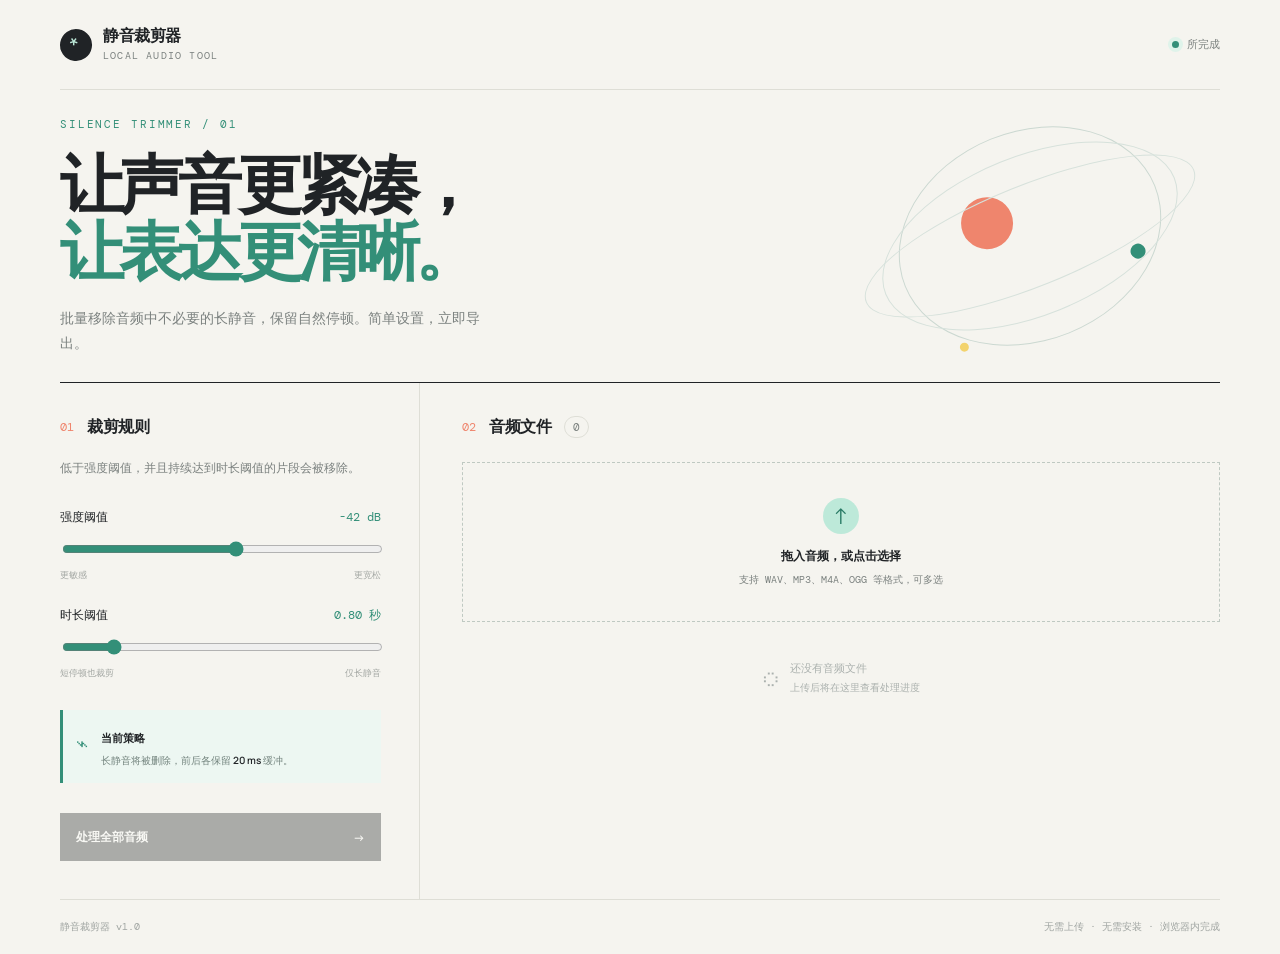
==== index.html @ 185e641d "Add files via upload" ====
<!doctype html>
<html lang="zh-CN">
<head>
  <meta charset="UTF-8">
  <meta name="viewport" content="width=device-width, initial-scale=1.0">
  <title>静音裁剪器</title>
  <link rel="stylesheet" href="../CSS/style.css">
</head>
<body>
  <main class="app-shell">
    <header class="topbar">
      <a class="brand" href=".">
        <span class="brand-mark">*</span>
        <span><strong>静音裁剪器</strong><small>LOCAL AUDIO TOOL</small></span>
      </a>
      <div class="privacy-note"><span class="status-dot"></span>所完成</div>
    </header>

    <!-- h1是大标题，p是n-->
     <!-- class是这个大块的标签，不是类型 ，CSS中的样式设计也是以大块为基本单位-->
    <section class="hero">
      <div>
        <p class="eyebrow">SILENCE TRIMMER / 01</p>
        <h1>让声音更紧凑，<br><em>让表达更清晰。</em></h1>
        <p class="hero-copy">批量移除音频中不必要的长静音，保留自然停顿。简单设置，立即导出。</p>
      </div>
      <div class="hero-orbit" aria-hidden="true"><span></span><i></i><b></b></div>
    </section>
<!-- span标签用来单独包裹一些内容，为这些内容添加样式 -->
    <section class="workspace">
      <div class="controls-panel">
        <div class="section-label"><span>01</span><h2>裁剪规则</h2></div>
        <p class="section-intro">低于强度阈值，并且持续达到时长阈值的片段会被移除。</p>
        <div class="control-group">
          <div class="control-heading"><label for="level">强度阈值</label><output id="levelValue">-42 dB</output></div>
          <input id="level" type="range" min="-80" max="-10" value="-42" step="1">
          <div class="range-hints"><span>更敏感</span><span>更宽松</span></div>
        </div>
        <div class="control-group">
          <div class="control-heading"><label for="duration">时长阈值</label><output id="durationValue">0.80 秒</output></div>
          <input id="duration" type="range" min="0.10" max="5" value="0.80" step="0.05">
          <div class="range-hints"><span>短停顿也裁剪</span><span>仅长静音</span></div>
        </div>
        <div class="rule-card"><span class="rule-icon">⌁</span><div><strong>当前策略</strong><p>长静音将被删除，前后各保留 <b>20 ms</b> 缓冲。</p></div></div>
        <button id="processAll" class="primary-button" type="button" disabled><span>处理全部音频</span><span>→</span></button>
      </div>

      <div class="files-panel">
        <div class="section-label"><span>02</span><h2>音频文件</h2><span id="fileCount" class="count-badge">0</span></div>
        <label id="dropzone" class="dropzone" for="fileInput">
          <input id="fileInput" type="file" accept="audio/*,.wav,.mp3,.m4a,.ogg,.flac" multiple>
          <span class="upload-icon">↑</span>
          <strong>拖入音频，或点击选择</strong>
          <span>支持 WAV、MP3、M4A、OGG 等格式，可多选</span>
        </label>
        <div id="fileList" class="file-list" aria-live="polite"></div>
        <div id="emptyState" class="empty-state"><span>◌</span><p>还没有音频文件<br><small>上传后将在这里查看处理进度</small></p></div>
      </div>
    </section>

    <footer class="footer"><span>静音裁剪器 v1.0</span><span>无需上传 · 无需安装 · 浏览器内完成</span></footer>
  </main>
  <div id="toast" class="toast" role="status"></div>
  <script src="../JavaScript/app.js"></script>
</body>
</html>
---- CSS/style.css ----
@import url('https://fonts.googleapis.com/css2?family=DM+Mono:wght@400;500&family=Manrope:wght@400;500;600;700;800&display=swap');

:root { --ink:#202326; --muted:#7b817f; --paper:#f5f4ef; --panel:#fbfaf6; --line:#deded6; --mint:#bde9d9; --mint-deep:#338f78; --coral:#ef856d; --yellow:#f3d36d; }
* { box-sizing:border-box; }
body { margin:0; background:var(--paper); color:var(--ink); font-family:Manrope, sans-serif; }
body:before { content:""; position:fixed; inset:0; opacity:.17; pointer-events:none; background-image:radial-gradient(#99a9a1 .65px, transparent .65px); background-size:16px 16px; }
.app-shell { width:min(1160px, calc(100% - 48px)); margin:0 auto; position:relative; }
/* 上面决定大块与大块之间的排列方式，下面决定各个小块的自己的风格*/
/* justify-content是主轴方向，align-items是副轴方向 */
.topbar { height:90px; display:flex; align-items:space-between; justify-content:space-between; border-bottom:1px solid var(--line); }
.brand { display:flex; align-items:center; gap:11px; color:var(--ink); text-decoration:none; letter-spacing:-.03em; }
.brand-mark { display:grid; place-items:center; width:32px; height:32px; background:var(--ink); color:var(--mint); border-radius:50%; font-size:22px; transform:rotate(-35deg); }
.brand strong { display:block; font-size:16px; line-height:1.1; }.brand small { display:block; margin-top:4px; color:var(--muted); font:10px 'DM Mono', monospace; letter-spacing:.12em; }
.privacy-note { display:flex; align-items:center; gap:8px; color:var(--muted); font:11px 'DM Mono', monospace; }.status-dot { width:7px; height:7px; background:var(--mint-deep); border-radius:50%; box-shadow:0 0 0 4px #dff3ea; }
.hero { min-height:292px; display:flex; align-items:center; justify-content:space-between; position:relative; overflow:hidden; }.eyebrow { color:var(--mint-deep); font:11px 'DM Mono', monospace; letter-spacing:.17em; margin:0 0 18px; }.hero h1 { font-size:clamp(38px, 5vw, 67px); line-height:1.05; letter-spacing:-.075em; margin:0; font-weight:700; }.hero h1 em { color:var(--mint-deep); font-style:normal; }.hero-copy { max-width:430px; margin:22px 0 0; color:var(--muted); font-size:14px; line-height:1.8; }
.hero-orbit { width:270px; height:210px; position:relative; margin-right:55px; border:1px solid #cbd8d1; border-radius:50%; transform:rotate(-22deg); }.hero-orbit:before,.hero-orbit:after { content:""; position:absolute; inset:24px -22px; border:1px solid #d6e1db; border-radius:50%; }.hero-orbit:after { inset:53px -43px; }.hero-orbit span,.hero-orbit i,.hero-orbit b { position:absolute; display:block; border-radius:50%; }.hero-orbit span { width:52px; height:52px; top:50px; left:73px; background:var(--coral); }.hero-orbit i { width:15px; height:15px; right:32px; bottom:42px; background:var(--mint-deep); }.hero-orbit b { width:9px; height:9px; left:27px; bottom:21px; background:var(--yellow); }
.workspace { display:grid; grid-template-columns:360px 1fr; border-top:1px solid var(--ink); border-bottom:1px solid var(--line); }.controls-panel { padding:32px 38px 38px 0; border-right:1px solid var(--line); }.files-panel { padding:32px 0 38px 42px; min-width:0; }.section-label { display:flex; align-items:center; gap:13px; }.section-label > span:first-child { color:var(--coral); font:12px 'DM Mono', monospace; }.section-label h2 { font-size:16px; margin:0; letter-spacing:-.03em; }.count-badge { margin-left:0; padding:3px 8px; border:1px solid var(--line); border-radius:20px; font:11px 'DM Mono', monospace; color:var(--muted); }.section-intro { color:var(--muted); font-size:12px; line-height:1.7; margin:20px 0 30px; }
.control-group { margin:24px 0; }.control-heading { display:flex; justify-content:space-between; align-items:center; margin-bottom:13px; font-size:12px; }.control-heading output { color:var(--mint-deep); font:12px 'DM Mono', monospace; }.control-group input { width:100%; accent-color:var(--mint-deep); cursor:pointer; }.range-hints { display:flex; justify-content:space-between; margin-top:7px; color:#a2a6a2; font:9px 'DM Mono', monospace; }.rule-card { display:flex; gap:12px; padding:15px 14px; margin:30px 0; background:#edf7f2; border-left:3px solid var(--mint-deep); }.rule-icon { font-size:23px; color:var(--mint-deep); }.rule-card strong { font-size:11px; }.rule-card p { color:#72837d; font-size:10px; line-height:1.6; margin:5px 0 0; }.rule-card b { color:var(--ink); font-weight:600; }.primary-button { display:flex; justify-content:space-between; align-items:center; width:100%; border:0; padding:15px 16px; background:var(--ink); color:#fff; font:600 12px Manrope,sans-serif; cursor:pointer; transition:background .2s, transform .2s; }.primary-button:not(:disabled):hover { background:var(--mint-deep); transform:translateY(-2px); }.primary-button:disabled { opacity:.35; cursor:not-allowed; }
.dropzone { min-height:160px; display:flex; flex-direction:column; justify-content:center; align-items:center; gap:8px; border:1px dashed #bfc9c2; margin-top:24px; cursor:pointer; transition:border-color .2s, background .2s; }.dropzone:hover,.dropzone.is-dragging { border-color:var(--mint-deep); background:#eef8f3; }.dropzone input { display:none; }.upload-icon { display:grid; place-items:center; width:36px; height:36px; margin-bottom:5px; border-radius:50%; background:var(--mint); color:#287a65; font-size:22px; }.dropzone strong { font-size:12px; }.dropzone > span:last-child { color:var(--muted); font:10px 'DM Mono', monospace; }.file-list { display:flex; flex-direction:column; gap:9px; margin-top:18px; }.file-item { display:grid; grid-template-columns:38px minmax(0,1fr) auto; align-items:center; gap:12px; padding:10px 12px; border:1px solid var(--line); background:var(--panel); }.file-type { display:grid; place-items:center; height:38px; background:#f3e9d7; color:#9a7546; font:10px 'DM Mono',monospace; }.file-meta { min-width:0; }.file-name { overflow:hidden; text-overflow:ellipsis; white-space:nowrap; font-size:12px; }.file-status { margin-top:4px; color:var(--muted); font:10px 'DM Mono',monospace; }.file-status.done { color:var(--mint-deep); }.file-status.error { color:#c94f4c; }.file-actions { display:flex; align-items:center; gap:8px; }.file-actions button { border:0; background:transparent; color:var(--muted); cursor:pointer; padding:7px; font-size:16px; }.file-actions button:hover { color:var(--coral); }.download-button { color:var(--mint-deep)!important; }.empty-state { display:flex; align-items:center; justify-content:center; gap:12px; min-height:76px; color:#abb1ae; text-align:left; }.empty-state > span { font-size:31px; }.empty-state p { font-size:11px; line-height:1.7; margin:0; }.empty-state small { font:10px 'DM Mono',monospace; }.footer { display:flex; justify-content:space-between; padding:20px 0; color:#a0a5a2; font:10px 'DM Mono',monospace; }.toast { position:fixed; left:50%; bottom:28px; padding:11px 17px; background:var(--ink); color:#fff; font-size:12px; transform:translate(-50%, 80px); opacity:0; transition:.25s; pointer-events:none; }.toast.show { opacity:1; transform:translate(-50%,0); }
@media (max-width:760px) { .app-shell { width:calc(100% - 30px); }.topbar { height:70px; }.privacy-note { font-size:0; }.hero { min-height:250px; }.hero-orbit { position:absolute; width:170px; height:130px; right:-70px; top:45px; opacity:.65; }.hero h1 { font-size:42px; }.hero-copy { max-width:285px; font-size:12px; }.workspace { display:block; }.controls-panel { padding:27px 0 30px; border-right:0; border-bottom:1px solid var(--line); }.files-panel { padding:27px 0 30px; }.footer { gap:15px; flex-direction:column; } }
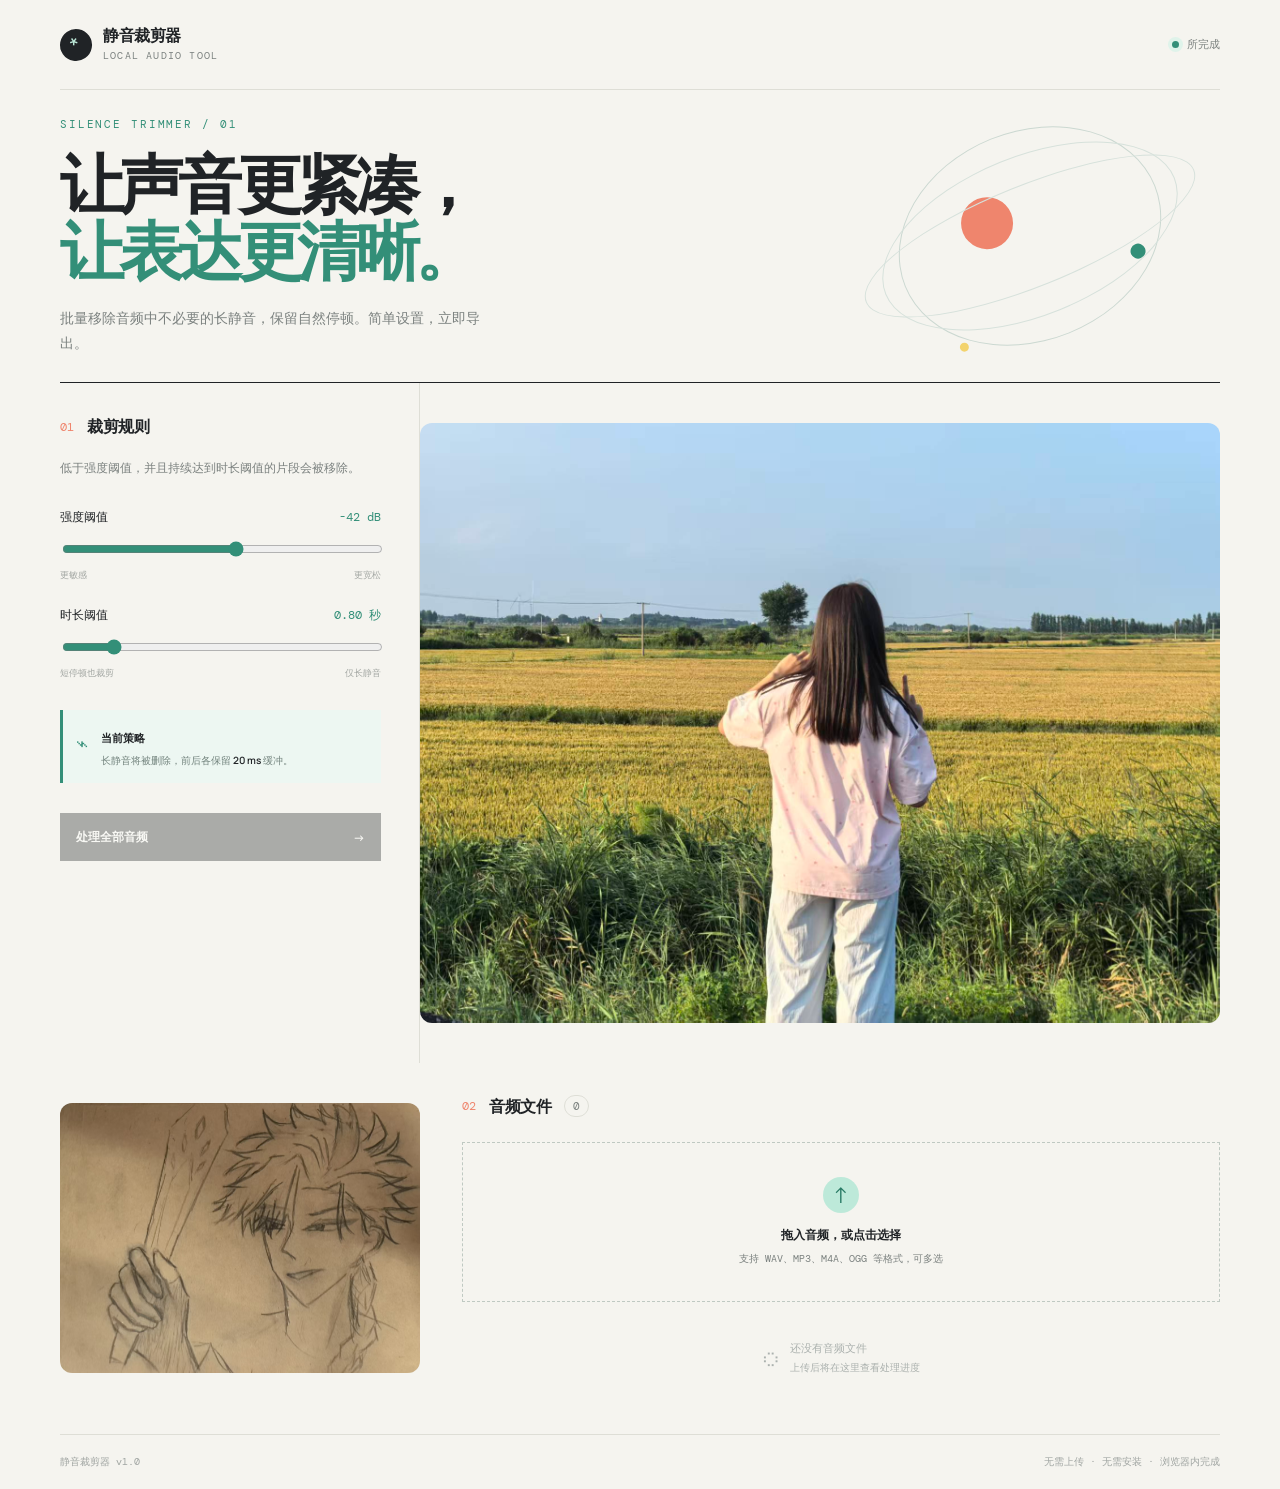
==== commit ff568368: "Add images to workspace section in index.html Added image elements to the workspace section for visu" ====
--- a/index.html
+++ b/index.html
@@ -45,6 +45,12 @@
         <button id="processAll" class="primary-button" type="button" disabled><span>处理全部音频</span><span>→</span></button>
       </div>
 
+      <img src="p2.jpg" style="width:100%;border-radius:12px;margin:2.5rem 0;">
+
+      <img src="p1.jpg" style="width:100%;border-radius:12px;margin:2.5rem 0;">
+
+
+
       <div class="files-panel">
         <div class="section-label"><span>02</span><h2>音频文件</h2><span id="fileCount" class="count-badge">0</span></div>
         <label id="dropzone" class="dropzone" for="fileInput">
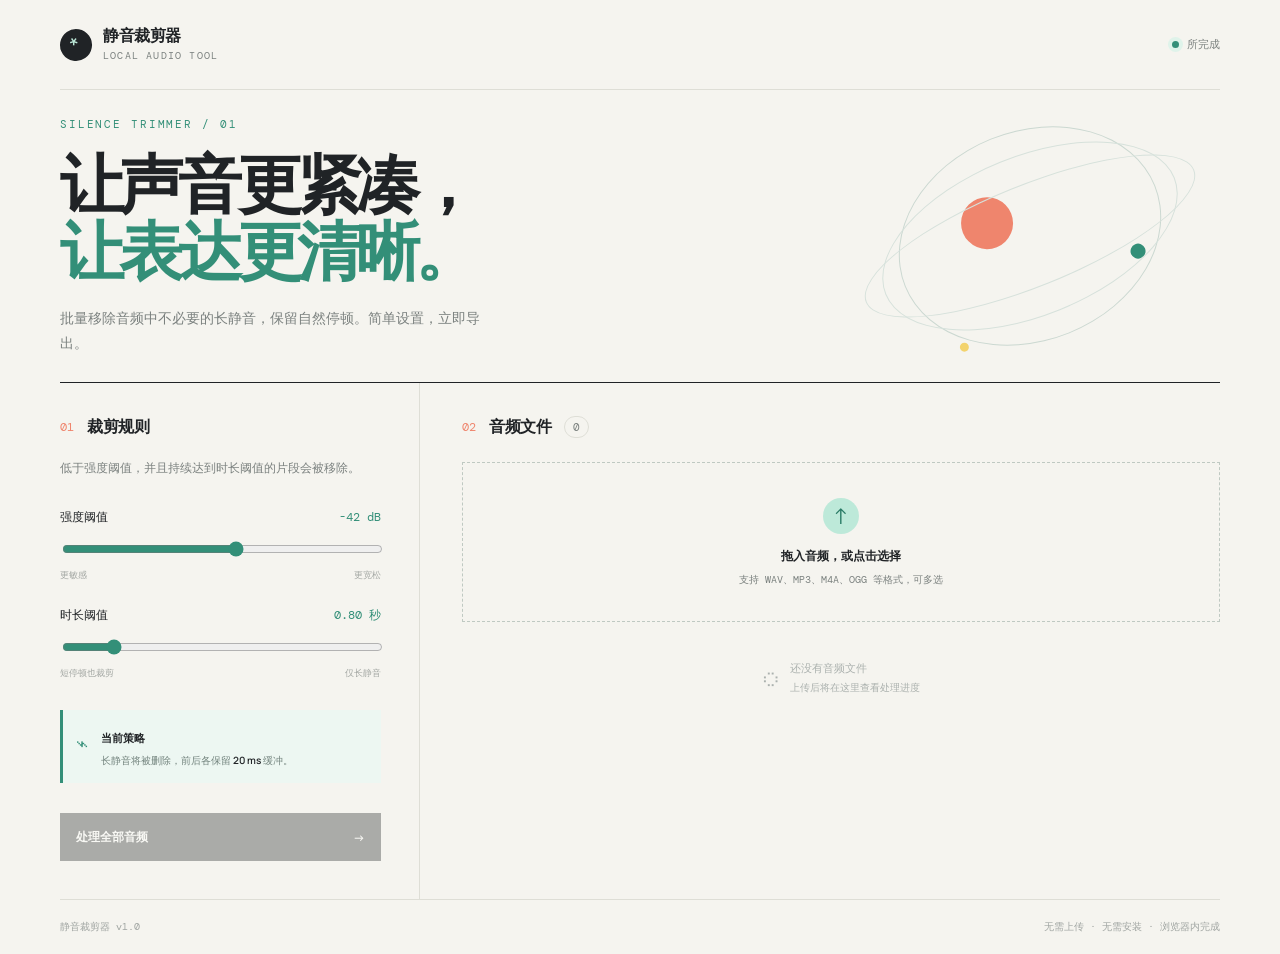
==== commit ec3dfedb: "Fix HTML formatting and clean up code" ====
--- a/index.html
+++ b/index.html
@@ -45,11 +45,6 @@
         <button id="processAll" class="primary-button" type="button" disabled><span>处理全部音频</span><span>→</span></button>
       </div>
 
-      <img src="p2.jpg" style="width:100%;border-radius:12px;margin:2.5rem 0;">
-
-      <img src="p1.jpg" style="width:100%;border-radius:12px;margin:2.5rem 0;">
-
-
 
       <div class="files-panel">
         <div class="section-label"><span>02</span><h2>音频文件</h2><span id="fileCount" class="count-badge">0</span></div>
